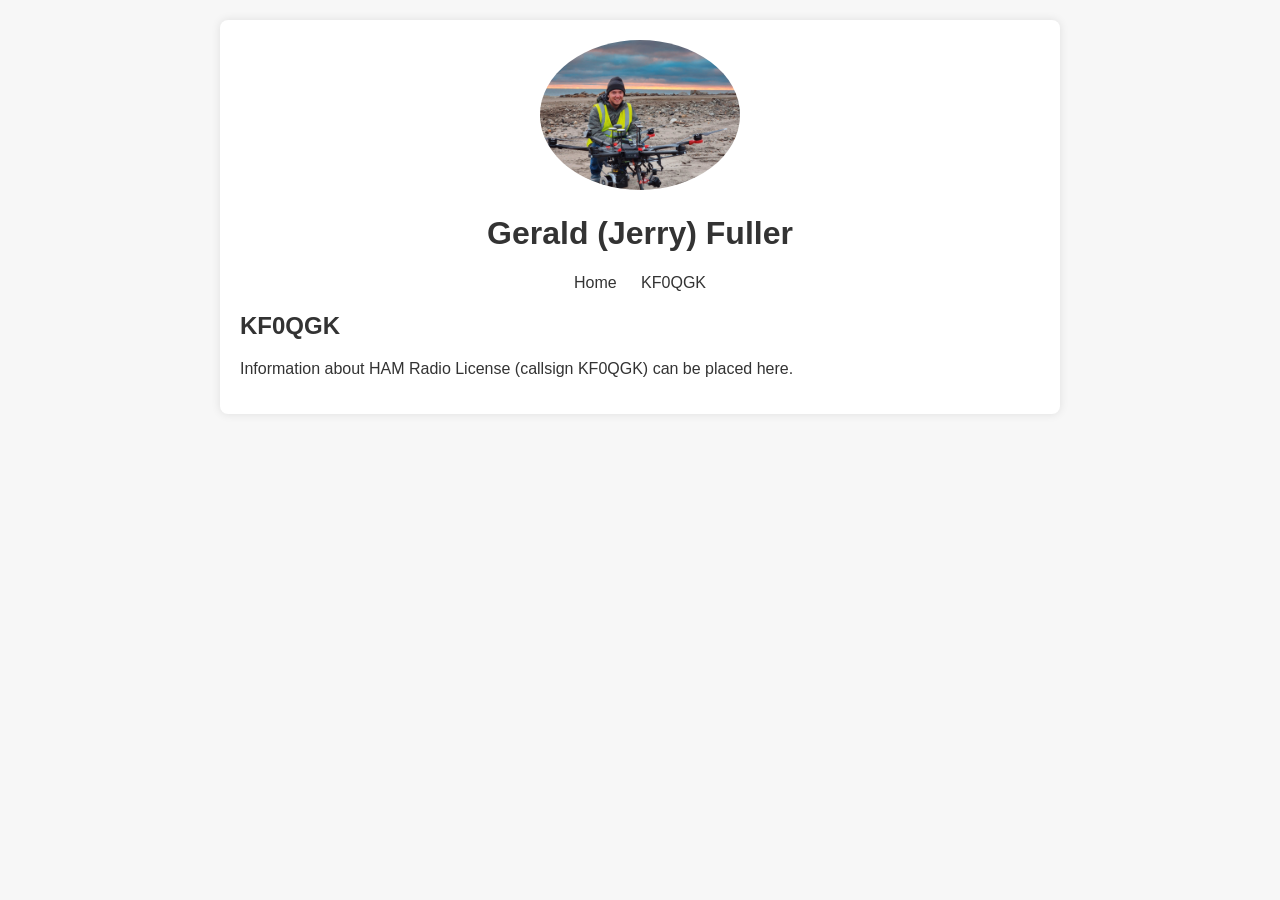
==== kf0qgk.html @ ee2f709e "Create kf0qgk.html" ====
<!DOCTYPE html>
<html lang="en">
<head>
    <meta charset="UTF-8">
    <meta name="viewport" content="width=device-width, initial-scale=1.0">
    <title>KF0QGK - Gerald Fuller</title>
    <style>
        body {
            font-family: Arial, sans-serif;
            margin: 0;
            padding: 0;
            background-color: #f7f7f7;
            color: #333;
        }
        .container {
            max-width: 800px;
            margin: 20px auto;
            padding: 20px;
            background-color: #fff;
            border-radius: 8px;
            box-shadow: 0 0 10px rgba(0, 0, 0, 0.1);
        }
        header {
            text-align: center;
            margin-bottom: 20px;
        }
        header img {
            border-radius: 50%;
            max-width: 200px;
            height: auto;
        }
        nav {
            text-align: center;
            margin-bottom: 20px;
        }
        nav a {
            text-decoration: none;
            padding: 10px;
            color: #333;
        }
        nav a:hover {
            background-color: #ddd;
            border-radius: 5px;
        }
        h1, h2, h3 {
            color: #333;
        }
        ul {
            list-style-type: none;
            padding: 0;
        }
        li {
            margin-bottom: 10px;
        }
    </style>
</head>
<body>
    <div class="container">
        <header>
            <img src="profilepic.jpg" alt="Profile Picture">
            <h1>Gerald (Jerry) Fuller</h1>
        </header>
        <nav>
            <a href="index.html">Home</a>
            <a href="#">KF0QGK</a>
        </nav>
        <section>
            <h2>KF0QGK</h2>
            <p>Information about HAM Radio License (callsign KF0QGK) can be placed here.</p>
            <!-- Add content about KF0QGK -->
        </section>
    </div>
</body>
</html>
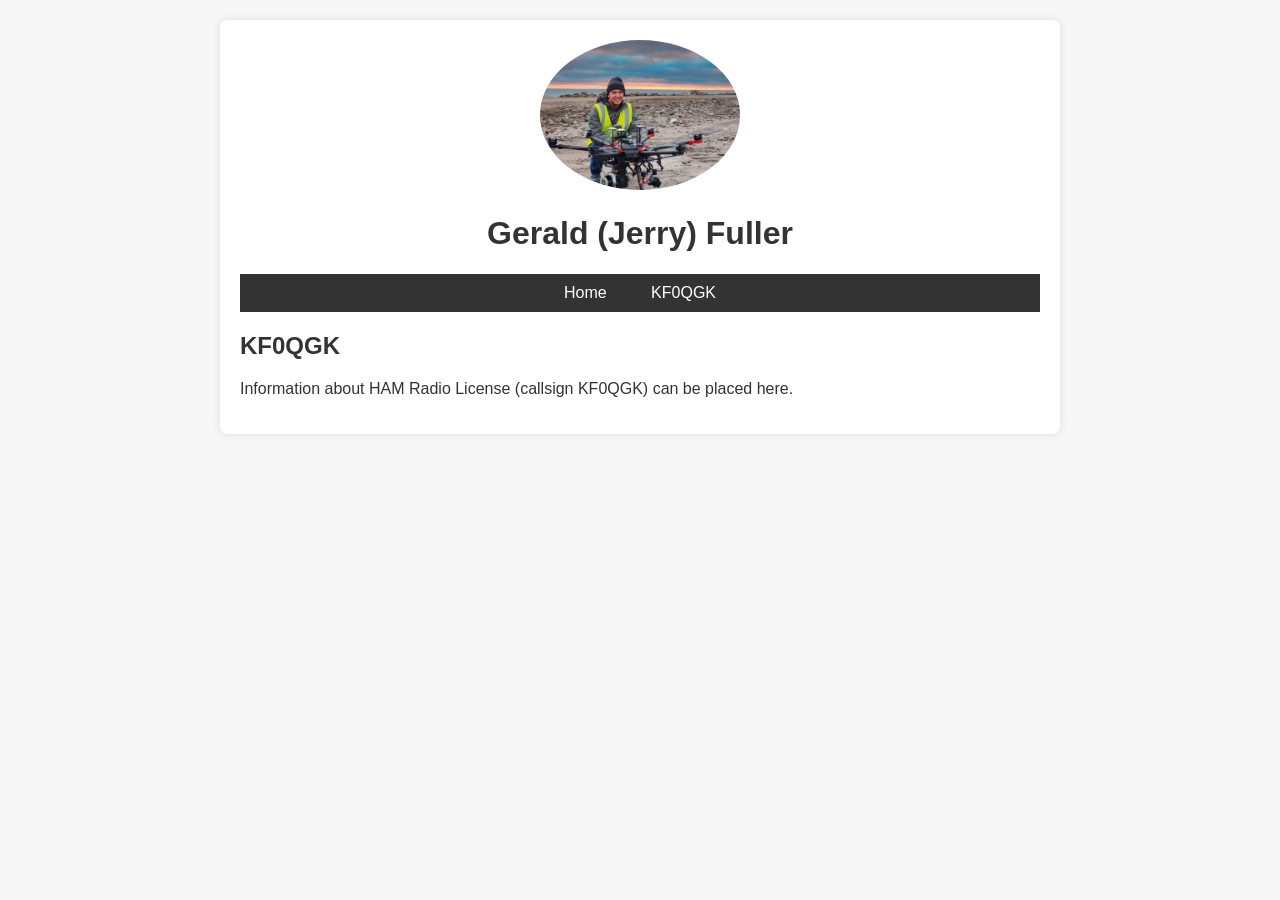
==== commit e6b31316: "Update kf0qgk.html" ====
--- a/kf0qgk.html
+++ b/kf0qgk.html
@@ -32,14 +32,16 @@
         nav {
             text-align: center;
             margin-bottom: 20px;
+            background-color: #333;
+            padding: 10px 0;
         }
         nav a {
             text-decoration: none;
-            padding: 10px;
-            color: #333;
+            padding: 10px 20px;
+            color: #fff;
         }
         nav a:hover {
-            background-color: #ddd;
+            background-color: #555;
             border-radius: 5px;
         }
         h1, h2, h3 {
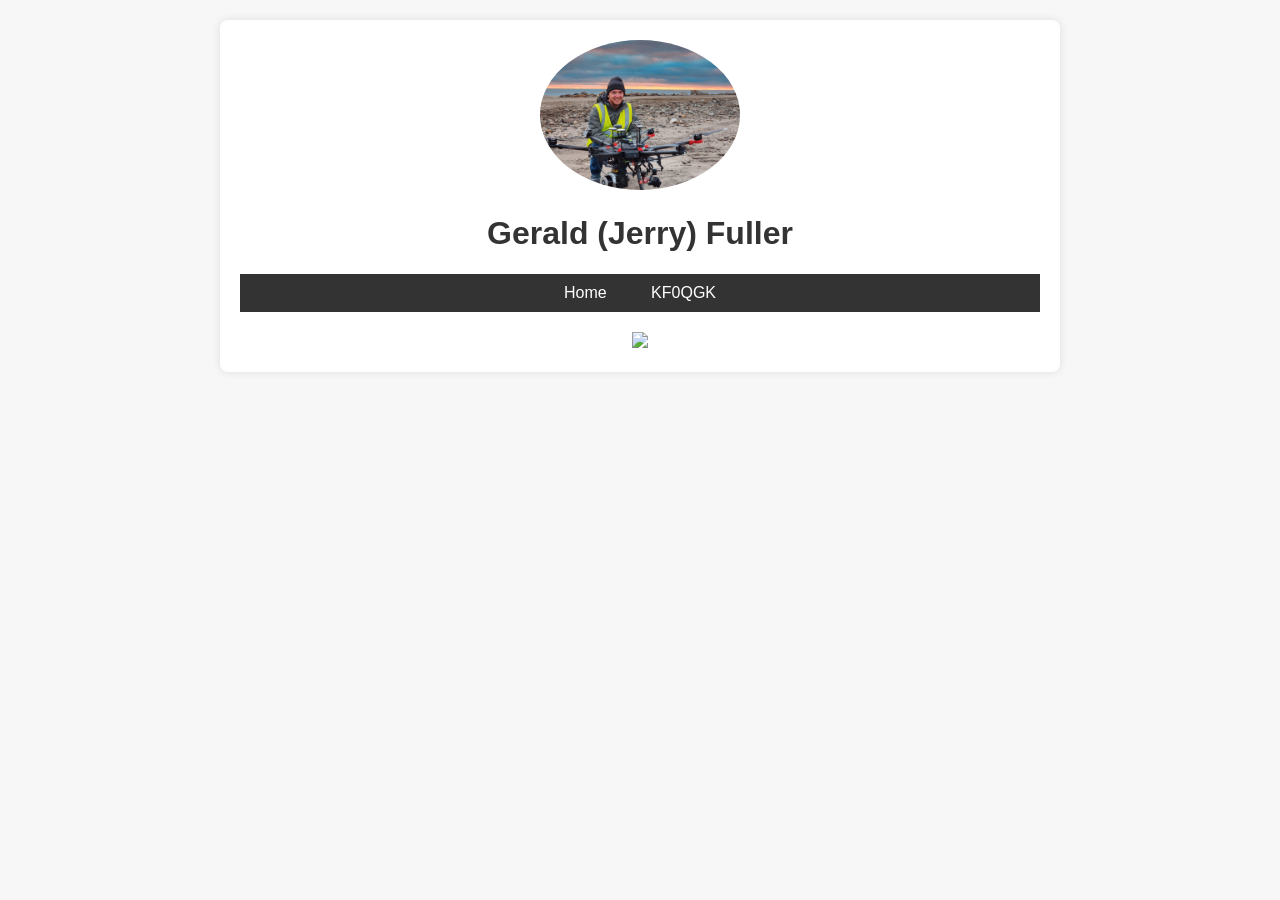
==== commit 15188da1: "Update kf0qgk.html" ====
--- a/kf0qgk.html
+++ b/kf0qgk.html
@@ -67,9 +67,10 @@
             <a href="#">KF0QGK</a>
         </nav>
         <section>
-            <h2>KF0QGK</h2>
-            <p>Information about HAM Radio License (callsign KF0QGK) can be placed here.</p>
-            <!-- Add content about KF0QGK -->
+            <center>
+<a href="https://www.hamqsl.com/solar.html" title="Click to add Solar-Terrestrial Data to your website!"><img src="https://www.hamqsl.com/solar101vhf.php"></a>
+</center>
+
         </section>
     </div>
 </body>
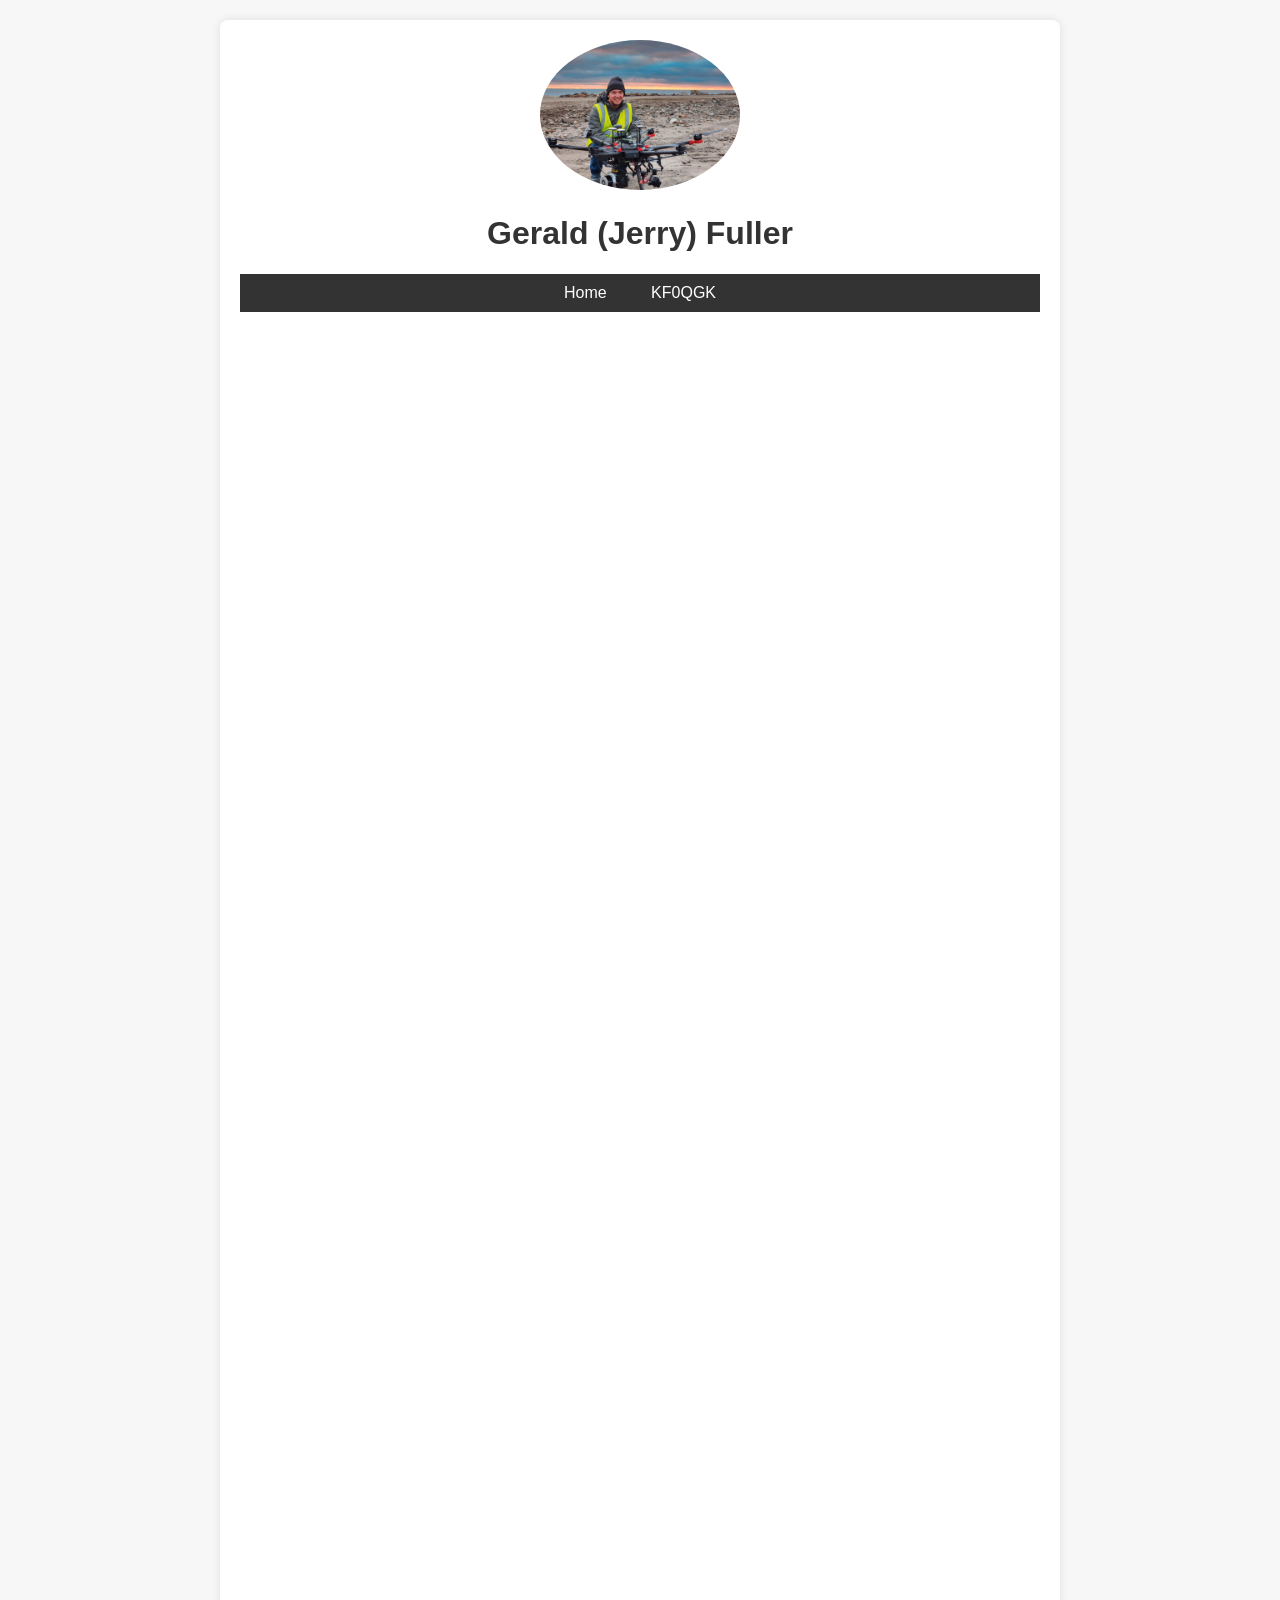
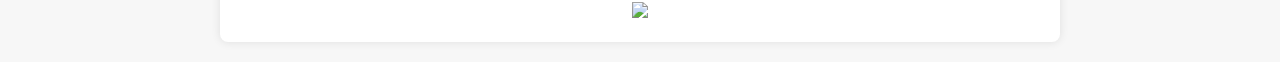
==== commit a3d34413: "Add POTA" ====
--- a/kf0qgk.html
+++ b/kf0qgk.html
@@ -66,6 +66,12 @@
             <a href="index.html">Home</a>
             <a href="#">KF0QGK</a>
         </nav>
+         <section>
+            <center>
+<p><iframe src="https://pota-stats.wd4dan.net/?call=YOURCALL" height="1250" width="1000" frameborder="0" scrolling="no"></iframe></p>
+</center>
+
+        </section>
         <section>
             <center>
 <a href="https://www.hamqsl.com/solar.html" title="Click to add Solar-Terrestrial Data to your website!"><img src="https://www.hamqsl.com/solar101vhf.php"></a>
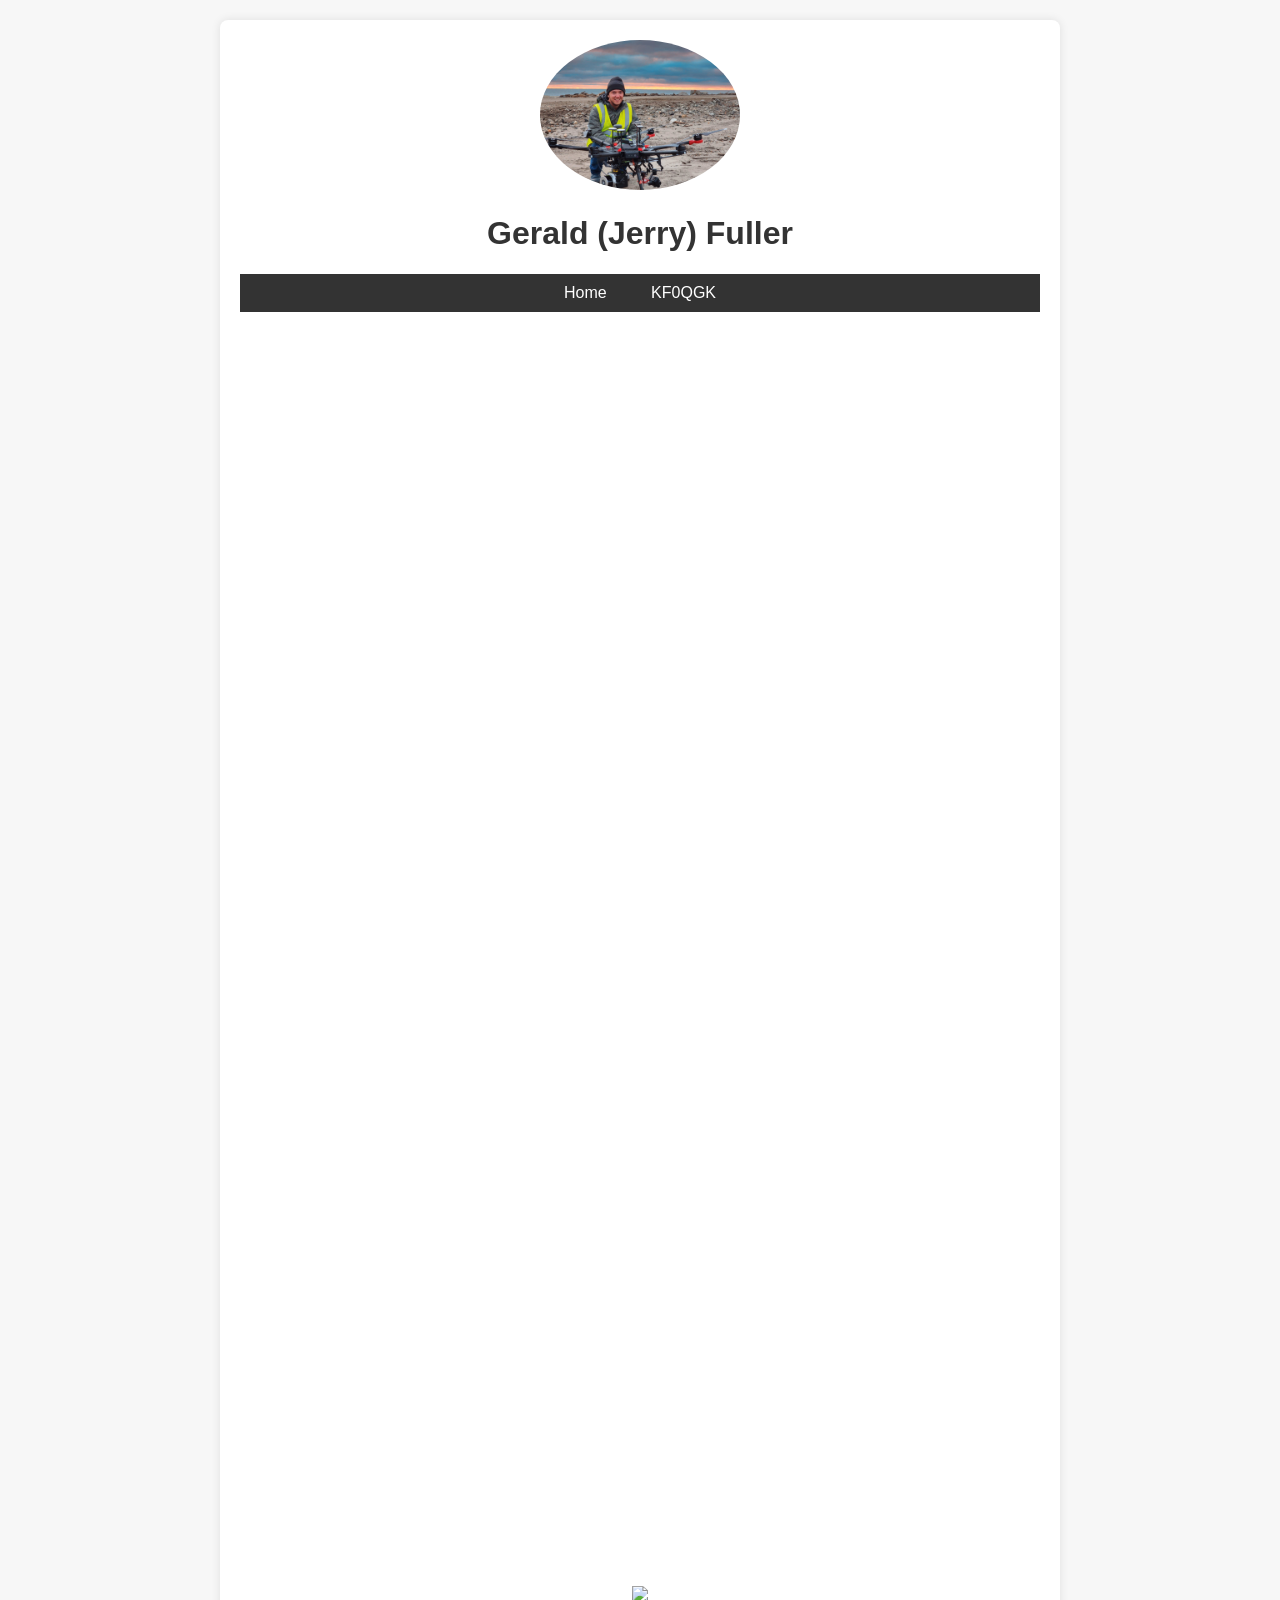
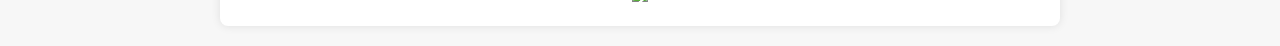
==== commit 2b30db22: "Update kf0qgk.html" ====
--- a/kf0qgk.html
+++ b/kf0qgk.html
@@ -68,12 +68,7 @@
         </nav>
          <section>
             <center>
-<p><iframe src="https://pota-stats.wd4dan.net/?call=YOURCALL" height="1250" width="1000" frameborder="0" scrolling="no"></iframe></p>
-</center>
-
-        </section>
-        <section>
-            <center>
+<iframe src="https://pota-stats.wd4dan.net/?call=KF0QGK" height="1250" width="1000" frameborder="0" scrolling="no"></iframe>
 <a href="https://www.hamqsl.com/solar.html" title="Click to add Solar-Terrestrial Data to your website!"><img src="https://www.hamqsl.com/solar101vhf.php"></a>
 </center>
 
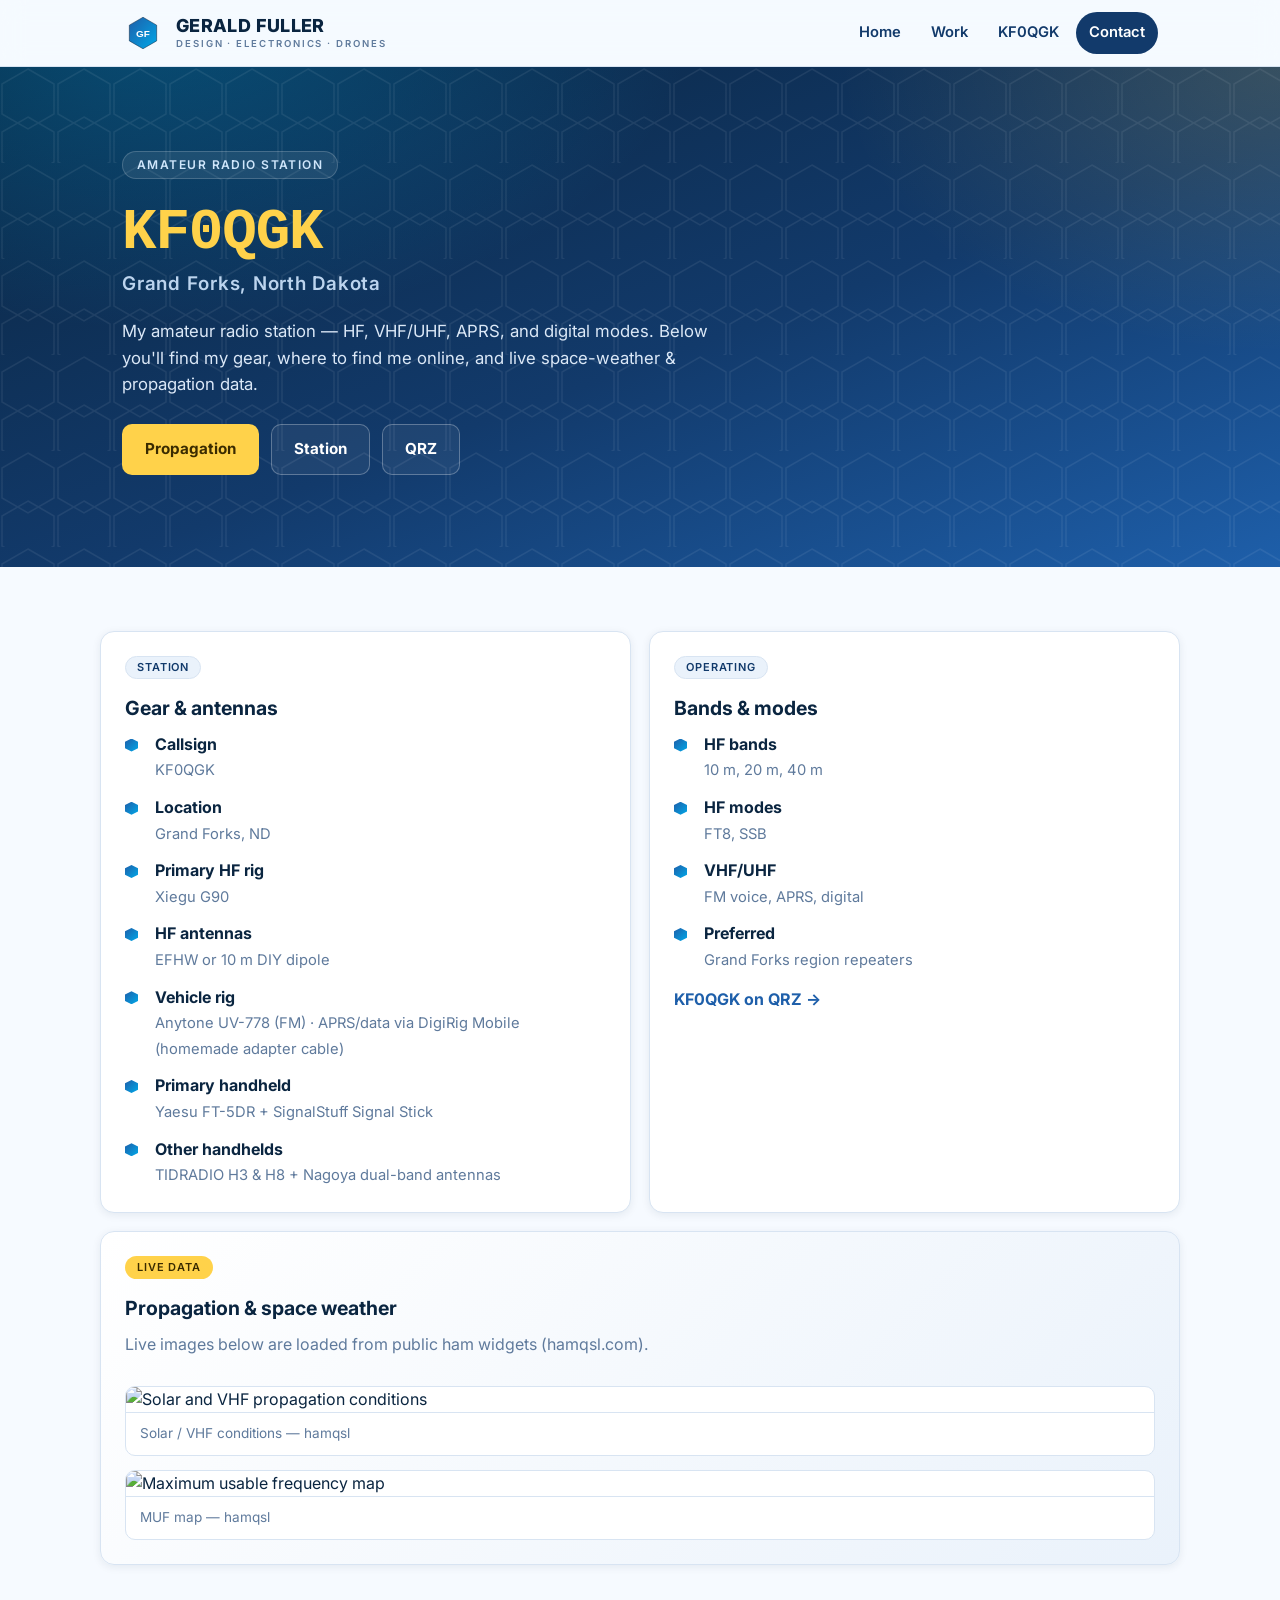
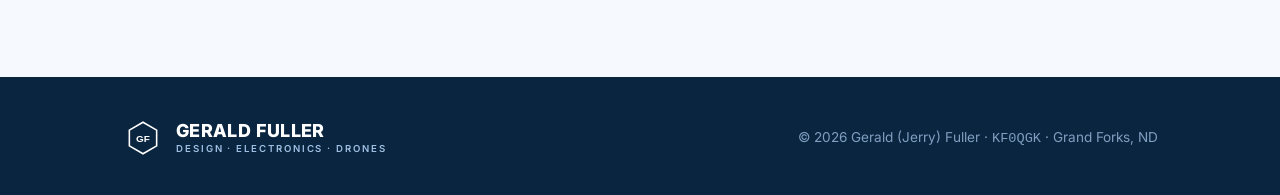
==== commit 1e816553: "Redesign site with Gerald Fuller brand system Full revamp of geraldfuller.com using the shared J-Tec" ====
--- a/kf0qgk.html
+++ b/kf0qgk.html
@@ -1,78 +1,113 @@
-<!DOCTYPE html>
-<html lang="en">
+<!doctype html>
+<html lang="en" class="brand-geraldfuller">
 <head>
-    <meta charset="UTF-8">
-    <meta name="viewport" content="width=device-width, initial-scale=1.0">
-    <title>KF0QGK - Gerald Fuller</title>
-    <style>
-        body {
-            font-family: Arial, sans-serif;
-            margin: 0;
-            padding: 0;
-            background-color: #f7f7f7;
-            color: #333;
-        }
-        .container {
-            max-width: 800px;
-            margin: 20px auto;
-            padding: 20px;
-            background-color: #fff;
-            border-radius: 8px;
-            box-shadow: 0 0 10px rgba(0, 0, 0, 0.1);
-        }
-        header {
-            text-align: center;
-            margin-bottom: 20px;
-        }
-        header img {
-            border-radius: 50%;
-            max-width: 200px;
-            height: auto;
-        }
-        nav {
-            text-align: center;
-            margin-bottom: 20px;
-            background-color: #333;
-            padding: 10px 0;
-        }
-        nav a {
-            text-decoration: none;
-            padding: 10px 20px;
-            color: #fff;
-        }
-        nav a:hover {
-            background-color: #555;
-            border-radius: 5px;
-        }
-        h1, h2, h3 {
-            color: #333;
-        }
-        ul {
-            list-style-type: none;
-            padding: 0;
-        }
-        li {
-            margin-bottom: 10px;
-        }
-    </style>
+  <meta charset="UTF-8" />
+  <meta name="viewport" content="width=device-width, initial-scale=1.0" />
+  <title>KF0QGK — Gerald (Jerry) Fuller</title>
+  <meta name="description" content="Amateur radio page for KF0QGK — station, gear, and live propagation / space-weather data. Grand Forks, ND." />
+
+  <link rel="icon" type="image/svg+xml" href="favicon.svg" />
+  <link rel="preconnect" href="https://fonts.googleapis.com" />
+  <link rel="preconnect" href="https://fonts.gstatic.com" crossorigin />
+  <link href="https://fonts.googleapis.com/css2?family=Inter:wght@400;600;700;800&display=swap" rel="stylesheet" />
+  <link rel="stylesheet" href="styles.css" />
 </head>
+
 <body>
-    <div class="container">
-        <header>
-            <img src="profilepic.jpg" alt="Profile Picture">
-            <h1>Gerald (Jerry) Fuller</h1>
-        </header>
-        <nav>
-            <a href="index.html">Home</a>
-            <a href="#">KF0QGK</a>
-        </nav>
-         <section>
-            <center>
-<iframe src="https://pota-stats.wd4dan.net/?call=KF0QGK" height="1250" width="1000" frameborder="0" scrolling="no"></iframe>
-<a href="https://www.hamqsl.com/solar.html" title="Click to add Solar-Terrestrial Data to your website!"><img src="https://www.hamqsl.com/solar101vhf.php"></a>
-</center>
+  <!-- ===================== HEADER ===================== -->
+  <header class="topbar">
+    <nav class="nav" aria-label="Primary">
+      <a class="brand" href="index.html" aria-label="Gerald Fuller — home">
+        <img class="bdg" src="assets/logo/geraldfuller-badge.svg" alt="" aria-hidden="true" />
+        <span class="wm"><b>GERALD FULLER</b><small>Design · Electronics · Drones</small></span>
+      </a>
+      <div class="navlinks">
+        <a href="index.html">Home</a>
+        <a href="index.html#work" class="hide-sm">Work</a>
+        <a href="kf0qgk.html" aria-current="page">KF0QGK</a>
+        <a href="index.html#contact" class="cta">Contact</a>
+      </div>
+    </nav>
+  </header>
 
-        </section>
+  <!-- ===================== HERO ===================== -->
+  <section class="hero">
+    <div class="hero-inner" style="grid-template-columns:1fr;text-align:left">
+      <div>
+        <span class="badge-chip">Amateur Radio Station</span>
+        <h1><span class="amber mono">KF0QGK</span></h1>
+        <p class="role">Grand Forks, North Dakota</p>
+        <p class="intro">
+          My amateur radio station — HF, VHF/UHF, APRS, and digital modes. Below you'll find
+          my gear, where to find me online, and live space-weather &amp; propagation data.
+        </p>
+        <div class="actions">
+          <a class="btn btn-amber" href="#widgets">Propagation</a>
+          <a class="btn btn-ghost" href="#station">Station</a>
+          <a class="btn btn-ghost" href="https://www.qrz.com/db/KF0QGK" target="_blank" rel="noreferrer">QRZ</a>
+        </div>
+      </div>
     </div>
+  </section>
+
+  <!-- ===================== CONTENT ===================== -->
+  <section class="section wrap">
+    <div class="cards">
+
+      <article class="card" id="station">
+        <span class="tag">Station</span>
+        <h3>Gear &amp; antennas</h3>
+        <ul class="hexlist">
+          <li><strong>Callsign</strong><span>KF0QGK</span></li>
+          <li><strong>Location</strong><span>Grand Forks, ND</span></li>
+          <li><strong>Primary HF rig</strong><span>Xiegu G90</span></li>
+          <li><strong>HF antennas</strong><span>EFHW or 10 m DIY dipole</span></li>
+          <li><strong>Vehicle rig</strong><span>Anytone UV-778 (FM) · APRS/data via DigiRig Mobile (homemade adapter cable)</span></li>
+          <li><strong>Primary handheld</strong><span>Yaesu FT-5DR + SignalStuff Signal Stick</span></li>
+          <li><strong>Other handhelds</strong><span>TIDRADIO H3 &amp; H8 + Nagoya dual-band antennas</span></li>
+        </ul>
+      </article>
+
+      <article class="card" id="notes">
+        <span class="tag">Operating</span>
+        <h3>Bands &amp; modes</h3>
+        <ul class="hexlist">
+          <li><strong>HF bands</strong><span>10 m, 20 m, 40 m</span></li>
+          <li><strong>HF modes</strong><span>FT8, SSB</span></li>
+          <li><strong>VHF/UHF</strong><span>FM voice, APRS, digital</span></li>
+          <li><strong>Preferred</strong><span>Grand Forks region repeaters</span></li>
+        </ul>
+        <a class="link" href="https://www.qrz.com/db/KF0QGK" target="_blank" rel="noreferrer">KF0QGK on QRZ →</a>
+      </article>
+
+      <article class="card feature" id="widgets">
+        <span class="tag">Live data</span>
+        <h3>Propagation &amp; space weather</h3>
+        <p>Live images below are loaded from public ham widgets (hamqsl.com).</p>
+        <div class="widget">
+          <img src="https://www.hamqsl.com/solar101vhf.php" alt="Solar and VHF propagation conditions" loading="lazy" />
+          <div class="cap">Solar / VHF conditions — hamqsl</div>
+        </div>
+        <div class="widget">
+          <img src="https://www.hamqsl.com/solarmuf.php" alt="Maximum usable frequency map" loading="lazy" />
+          <div class="cap">MUF map — hamqsl</div>
+        </div>
+      </article>
+
+    </div>
+  </section>
+
+  <!-- ===================== FOOTER ===================== -->
+  <footer class="footer">
+    <div class="wrap">
+      <a class="brand reverse" href="index.html" aria-label="Gerald Fuller — home">
+        <img class="bdg" src="assets/logo/geraldfuller-badge-reverse.svg" alt="" aria-hidden="true" />
+        <span class="wm"><b>GERALD FULLER</b><small>Design · Electronics · Drones</small></span>
+      </a>
+      <div class="small">© <span id="year"></span> Gerald (Jerry) Fuller · <span class="mono">KF0QGK</span> · Grand Forks, ND</div>
+    </div>
+  </footer>
+
+  <script>document.getElementById('year').textContent = new Date().getFullYear();</script>
 </body>
 </html>
--- a/styles.css
+++ b/styles.css
@@ -0,0 +1,300 @@
+/* ============================================================
+   geraldfuller.com — built on the shared J-Tech / Gerald Fuller
+   brand system. Gerald Fuller variant (amber accent).
+   Tokens mirror assets/tokens/theme.css — do not hand-pick hex.
+   ============================================================ */
+:root{
+  /* Core palette (shared brand) */
+  --ink:#0A2540;
+  --primary:#123A6B;
+  --blue:#1E5FAA;
+  --cyan:#00A8E8;
+  --amber:#FFD24A;
+  --mist:#EAF2FB;
+  --ice:#F6FAFF;
+  --hairline:#D8E4F2;
+  --hairline-2:#C9DCF0;
+  --slate:#5F7A9C;
+
+  --badge-grad:linear-gradient(135deg,#1E5FAA 0%,#00A8E8 100%);
+  --font-sans:"Inter","Helvetica Neue",Arial,sans-serif;
+  --font-mono:ui-monospace,Menlo,"SF Mono",monospace;
+
+  /* Gerald Fuller leans warm */
+  --accent:var(--amber);
+
+  --radius:14px;
+  --radius-sm:10px;
+  --shadow:0 2px 8px rgba(10,37,64,.08);
+  --shadow-lg:0 18px 50px rgba(10,37,64,.16);
+  --max:1080px;
+}
+
+*{box-sizing:border-box}
+html{scroll-behavior:smooth}
+body{
+  margin:0;
+  font-family:var(--font-sans);
+  color:var(--ink);
+  background:var(--ice);
+  line-height:1.6;
+  -webkit-font-smoothing:antialiased;
+}
+a{color:var(--blue);text-decoration:none}
+a:hover{color:var(--cyan)}
+img,svg{display:block;max-width:100%}
+
+.wrap{max-width:var(--max);margin:0 auto;padding:0 22px}
+.section{padding:64px 0}
+.section + .section{padding-top:8px}
+
+/* ---- Section heading ---- */
+.eyebrow{
+  font:600 12px/1 var(--font-sans);
+  letter-spacing:.14em;text-transform:uppercase;
+  color:var(--slate);margin:0 0 10px;
+  display:flex;align-items:center;gap:10px;
+}
+.eyebrow::before{
+  content:"";width:12px;height:12px;background:var(--badge-grad);
+  clip-path:polygon(50% 0,100% 25%,100% 75%,50% 100%,0 75%,0 25%);
+}
+.section h2{
+  font-weight:800;font-size:clamp(1.5rem,3vw,2rem);
+  color:var(--ink);margin:0 0 8px;letter-spacing:-.01em;
+}
+.section .lede{color:var(--slate);max-width:62ch;margin:0 0 28px;font-size:1.02rem}
+
+/* ============================================================
+   Header / nav
+   ============================================================ */
+.topbar{
+  position:sticky;top:0;z-index:20;
+  background:rgba(246,250,255,.82);
+  backdrop-filter:saturate(160%) blur(12px);
+  -webkit-backdrop-filter:saturate(160%) blur(12px);
+  border-bottom:1px solid var(--hairline);
+}
+.nav{
+  max-width:var(--max);margin:0 auto;padding:12px 22px;
+  display:flex;align-items:center;justify-content:space-between;gap:16px;
+}
+/* Logo lockup — crisp badge + live wordmark (readable at small sizes) */
+.brand{display:inline-flex;align-items:center;gap:12px;text-decoration:none}
+.brand .bdg{height:42px;width:auto;display:block}
+.brand .wm{display:flex;flex-direction:column;line-height:1}
+.brand .wm b{font-weight:800;font-size:1.12rem;letter-spacing:.02em;color:var(--ink)}
+.brand .wm small{font-size:.6rem;font-weight:600;letter-spacing:.2em;
+  color:var(--slate);margin-top:4px;text-transform:uppercase}
+.brand.reverse .wm b{color:#fff}
+.brand.reverse .wm small{color:#9fc0e3}
+@media (max-width:520px){
+  .brand .wm small{display:none}
+  .brand .wm b{font-size:1rem}
+  .brand .bdg{height:38px}
+}
+.navlinks{display:flex;gap:4px;align-items:center;flex-wrap:wrap;justify-content:flex-end}
+.navlinks a{
+  color:var(--primary);font-weight:600;font-size:.92rem;
+  padding:8px 12px;border-radius:999px;border:1px solid transparent;
+  transition:background .15s ease,border-color .15s ease,color .15s ease;
+}
+.navlinks a:hover{background:#fff;border-color:var(--hairline);color:var(--ink)}
+.navlinks a.cta{
+  background:var(--primary);color:#fff;
+}
+.navlinks a.cta:hover{background:var(--blue);color:#fff}
+
+/* ============================================================
+   Hero
+   ============================================================ */
+.hero{
+  position:relative;overflow:hidden;
+  background:
+    radial-gradient(900px 520px at 12% -10%,rgba(0,168,232,.30),transparent 60%),
+    radial-gradient(800px 520px at 100% 0%,rgba(255,210,74,.16),transparent 55%),
+    linear-gradient(160deg,#0A2540 0%,#123A6B 55%,#1E5FAA 100%);
+  color:#fff;
+}
+.hero::after{ /* hex grid texture */
+  content:"";position:absolute;inset:0;pointer-events:none;opacity:.07;
+  background-image:url("data:image/svg+xml,%3Csvg xmlns='http://www.w3.org/2000/svg' width='56' height='96' viewBox='0 0 56 96'%3E%3Cg fill='none' stroke='%23ffffff' stroke-width='1.5'%3E%3Cpolygon points='28,2 54,17 54,47 28,62 2,47 2,17'/%3E%3Cpolygon points='28,50 54,65 54,95 28,110 2,95 2,65'/%3E%3C/g%3E%3C/svg%3E");
+}
+.hero-inner{
+  position:relative;z-index:1;
+  max-width:var(--max);margin:0 auto;padding:84px 22px 92px;
+  display:grid;grid-template-columns:1.15fr .85fr;gap:48px;align-items:center;
+}
+.hero .badge-chip{
+  display:inline-flex;align-items:center;gap:8px;
+  font:600 12px/1 var(--font-sans);letter-spacing:.12em;text-transform:uppercase;
+  color:#cfe6fb;background:rgba(255,255,255,.08);
+  border:1px solid rgba(255,255,255,.18);padding:7px 14px;border-radius:999px;
+}
+.hero h1{
+  font-weight:800;font-size:clamp(2.3rem,5.4vw,3.6rem);line-height:1.05;
+  letter-spacing:-.02em;margin:18px 0 6px;color:#fff;
+}
+.hero h1 .amber{color:var(--amber)}
+.hero .role{
+  font-weight:600;color:#bcd4ee;letter-spacing:.04em;margin:0 0 18px;
+  font-size:clamp(1rem,2.2vw,1.18rem);
+}
+.hero p.intro{color:#dbe8f7;max-width:54ch;font-size:1.05rem;margin:0 0 26px}
+.hero .actions{display:flex;gap:12px;flex-wrap:wrap}
+
+.btn{
+  display:inline-flex;align-items:center;gap:9px;
+  font-weight:700;font-size:.95rem;text-decoration:none;
+  padding:12px 22px;border-radius:var(--radius-sm);
+  border:1px solid transparent;transition:transform .12s ease,background .15s ease,border-color .15s ease;
+}
+.btn:hover{transform:translateY(-1px)}
+.btn-amber{background:var(--amber);color:#3a2b00}
+.btn-amber:hover{background:#ffdf73;color:#3a2b00}
+.btn-ghost{background:rgba(255,255,255,.06);color:#fff;border-color:rgba(255,255,255,.28)}
+.btn-ghost:hover{background:rgba(255,255,255,.14);color:#fff}
+.btn-solid{background:var(--primary);color:#fff}
+.btn-solid:hover{background:var(--blue);color:#fff}
+.btn-outline{background:transparent;color:var(--primary);border-color:var(--primary)}
+.btn-outline:hover{background:var(--mist);color:var(--primary)}
+
+/* Hero portrait card */
+.hero-portrait{justify-self:center;position:relative}
+.hero-portrait img{
+  width:260px;height:260px;object-fit:cover;border-radius:24px;
+  border:1px solid rgba(255,255,255,.25);
+  box-shadow:var(--shadow-lg);
+}
+.hero-portrait .ring{
+  position:absolute;inset:-14px;border-radius:32px;
+  border:1.5px dashed rgba(255,210,74,.5);pointer-events:none;
+}
+
+/* ============================================================
+   Stat tiles
+   ============================================================ */
+.tiles{display:grid;grid-template-columns:repeat(4,1fr);gap:16px}
+.tile{
+  background:#fff;border:1px solid var(--hairline);border-radius:var(--radius);
+  padding:20px;box-shadow:var(--shadow);
+}
+.tile .num{font-weight:800;font-size:1.55rem;color:var(--primary);line-height:1.1}
+.tile .lbl{color:var(--slate);font-size:.78rem;text-transform:uppercase;letter-spacing:.06em;margin-top:6px}
+
+/* ============================================================
+   Cards / projects
+   ============================================================ */
+.cards{display:grid;grid-template-columns:repeat(2,1fr);gap:18px}
+.card{
+  background:#fff;border:1px solid var(--hairline);border-radius:var(--radius);
+  padding:24px;box-shadow:var(--shadow);
+  transition:transform .15s ease,box-shadow .15s ease,border-color .15s ease;
+  display:flex;flex-direction:column;
+}
+.card:hover{transform:translateY(-3px);box-shadow:var(--shadow-lg);border-color:var(--hairline-2)}
+.card .tag{
+  align-self:flex-start;font:600 11px/1 var(--font-sans);letter-spacing:.08em;
+  text-transform:uppercase;color:var(--primary);background:var(--mist);
+  border:1px solid var(--hairline);padding:5px 11px;border-radius:999px;margin-bottom:14px;
+}
+.card.feature{grid-column:1 / -1;background:linear-gradient(135deg,#fff 0%,var(--mist) 100%)}
+.card.feature .tag{background:var(--amber);border-color:transparent;color:#3a2b00}
+.card h3{margin:0 0 8px;font-size:1.22rem;color:var(--ink);font-weight:700}
+.card p{margin:0 0 14px;color:var(--slate)}
+.card .meta{display:flex;flex-wrap:wrap;gap:7px;margin-top:auto}
+.card .meta span{
+  font-size:.78rem;color:var(--primary);background:var(--ice);
+  border:1px solid var(--hairline);padding:4px 10px;border-radius:999px;
+}
+.card .link{margin-top:14px;font-weight:700;color:var(--blue)}
+.card .link:hover{color:var(--cyan)}
+
+/* ============================================================
+   Two-column about + hexlist
+   ============================================================ */
+.split{display:grid;grid-template-columns:1.1fr .9fr;gap:40px;align-items:start}
+.hexlist{list-style:none;padding:0;margin:0;display:grid;gap:12px}
+.hexlist li{position:relative;padding-left:30px;color:var(--ink)}
+.hexlist li::before{
+  content:"";position:absolute;left:0;top:.42em;width:13px;height:13px;
+  background:var(--badge-grad);
+  clip-path:polygon(50% 0,100% 25%,100% 75%,50% 100%,0 75%,0 25%);
+}
+.hexlist li strong{display:block;font-weight:700}
+.hexlist li span{color:var(--slate);font-size:.92rem}
+
+.panel{
+  background:#fff;border:1px solid var(--hairline);border-radius:var(--radius);
+  padding:26px;box-shadow:var(--shadow);
+}
+.panel h3{margin-top:0;color:var(--blue)}
+
+/* ============================================================
+   Ham radio teaser strip
+   ============================================================ */
+.strip{
+  background:var(--badge-grad);color:#fff;border-radius:var(--radius);
+  padding:34px 36px;box-shadow:var(--shadow-lg);
+  display:flex;align-items:center;justify-content:space-between;gap:24px;flex-wrap:wrap;
+}
+.strip h3{margin:0 0 6px;font-size:1.4rem;color:#fff}
+.strip p{margin:0;color:#e6f3ff}
+.strip .callsign{font-family:var(--font-mono);font-weight:700;letter-spacing:.05em}
+
+/* ============================================================
+   Contact
+   ============================================================ */
+.contact-grid{display:grid;grid-template-columns:repeat(3,1fr);gap:16px}
+.contact-card{
+  background:#fff;border:1px solid var(--hairline);border-radius:var(--radius);
+  padding:22px;box-shadow:var(--shadow);text-align:center;
+}
+.contact-card .ico{
+  width:46px;height:46px;margin:0 auto 12px;border-radius:12px;
+  background:var(--mist);display:grid;place-items:center;color:var(--blue);
+}
+.contact-card .ico svg{width:22px;height:22px;stroke:currentColor;fill:none;stroke-width:1.8}
+.contact-card strong{display:block;color:var(--ink)}
+.contact-card a{font-weight:600}
+
+/* ============================================================
+   Footer
+   ============================================================ */
+.footer{
+  background:var(--ink);color:#aac3e0;padding:40px 0;margin-top:48px;
+}
+.footer .wrap{display:flex;align-items:center;justify-content:space-between;gap:18px;flex-wrap:wrap}
+.footer a{color:#cfe0f2}
+.footer a:hover{color:#fff}
+.footer .small{font-size:.85rem;color:#7f9ec0}
+
+/* ============================================================
+   KF0QGK widgets
+   ============================================================ */
+.widget{
+  margin-top:14px;border-radius:var(--radius-sm);overflow:hidden;
+  border:1px solid var(--hairline);background:#fff;
+}
+.widget img{width:100%;height:auto}
+.widget .cap{padding:10px 14px;font-size:.85rem;color:var(--slate);border-top:1px solid var(--hairline)}
+.mono{font-family:var(--font-mono)}
+
+/* ============================================================
+   Responsive
+   ============================================================ */
+@media (max-width:880px){
+  .hero-inner{grid-template-columns:1fr;text-align:center;padding:64px 22px 72px;gap:32px}
+  .hero p.intro{margin-left:auto;margin-right:auto}
+  .hero .actions{justify-content:center}
+  .hero-portrait{order:-1}
+  .hero .badge-chip{margin:0 auto}
+  .tiles{grid-template-columns:repeat(2,1fr)}
+  .cards{grid-template-columns:1fr}
+  .split{grid-template-columns:1fr;gap:28px}
+  .contact-grid{grid-template-columns:1fr}
+}
+@media (max-width:520px){
+  .tiles{grid-template-columns:1fr 1fr}
+  .navlinks .hide-sm{display:none}
+}
